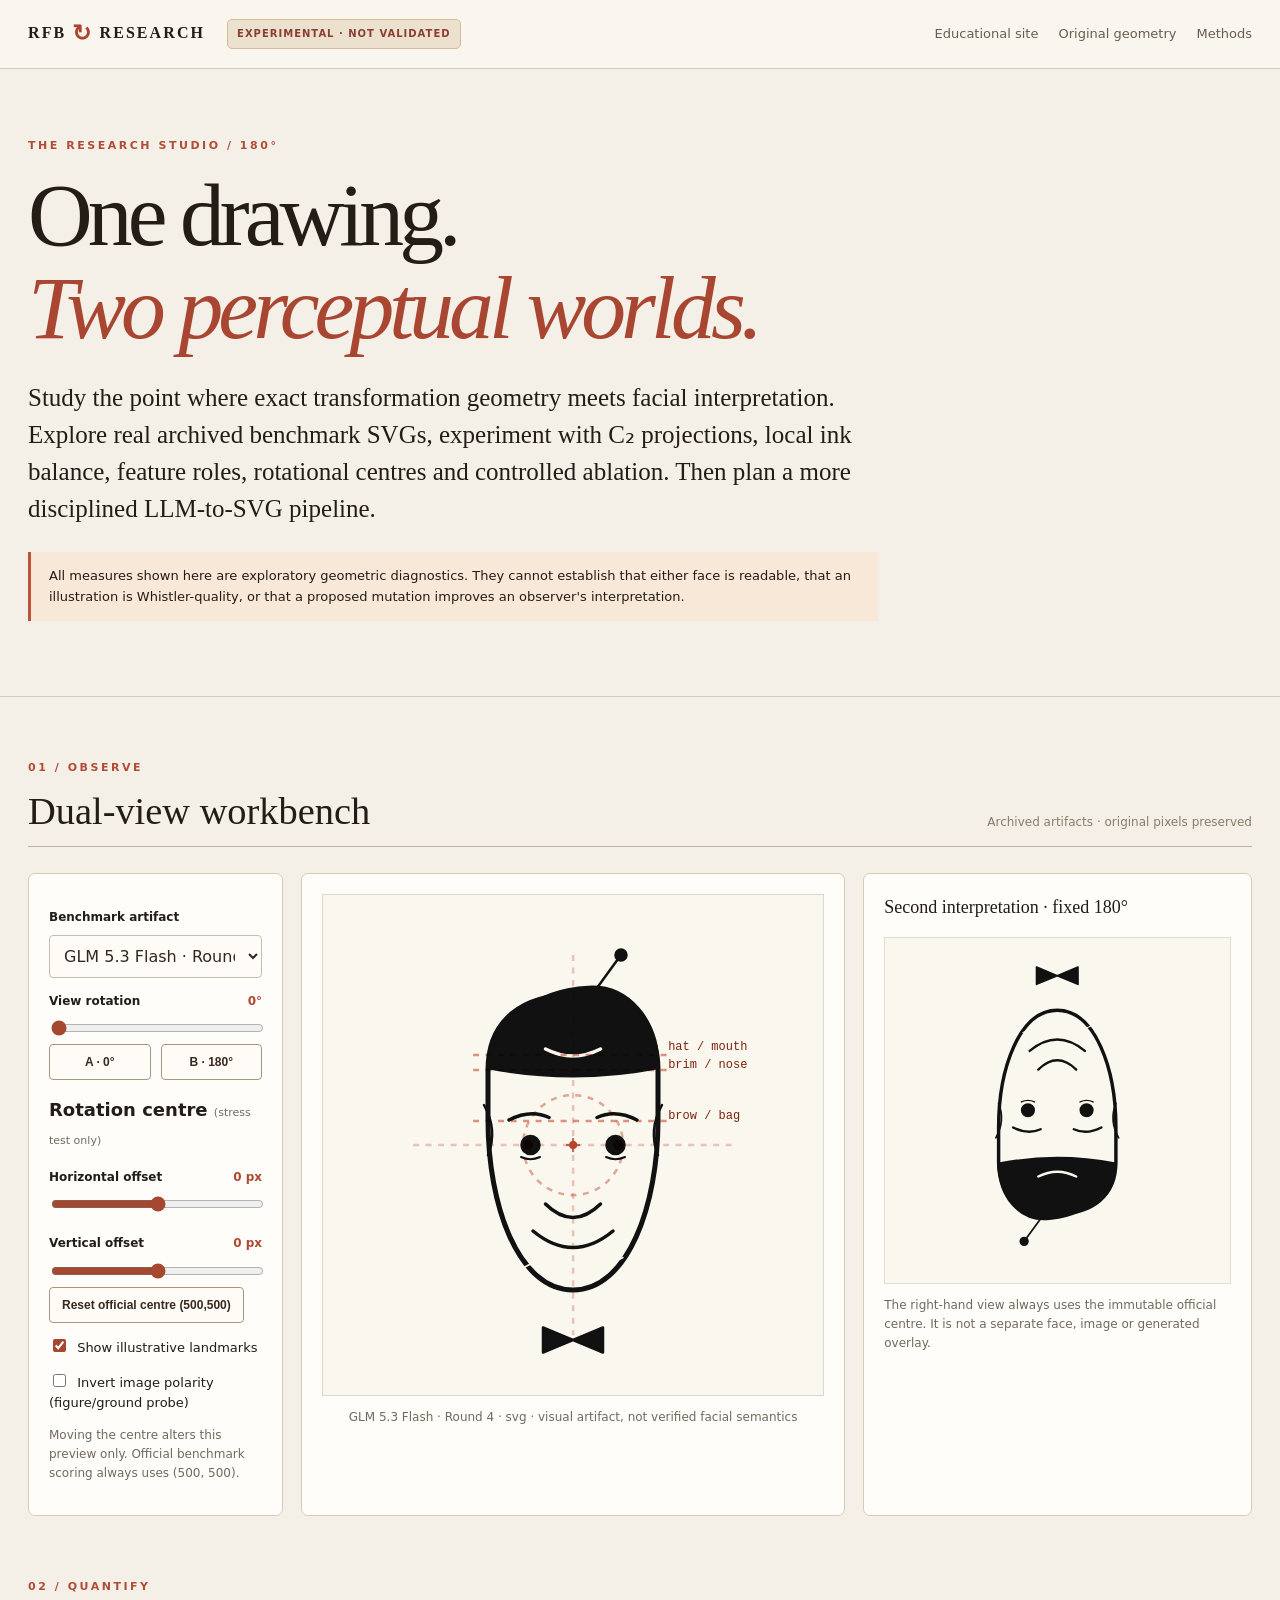
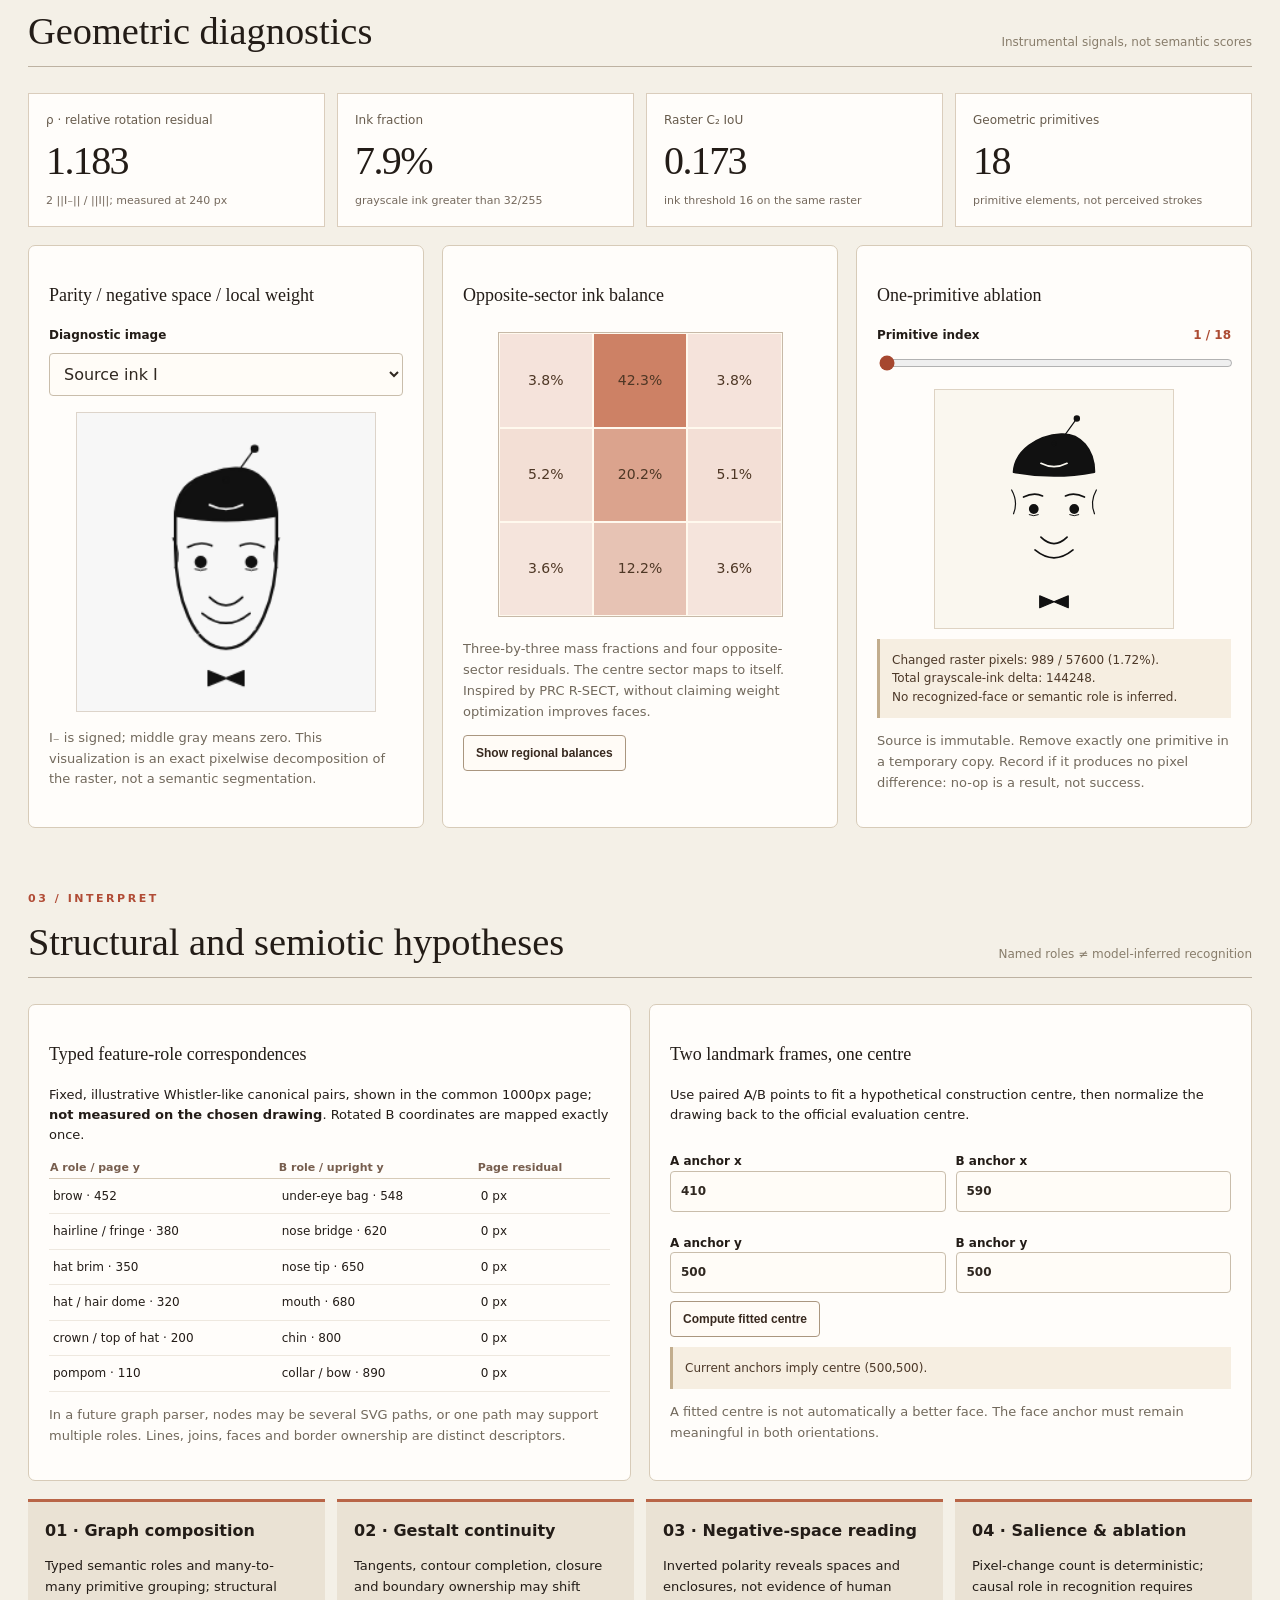
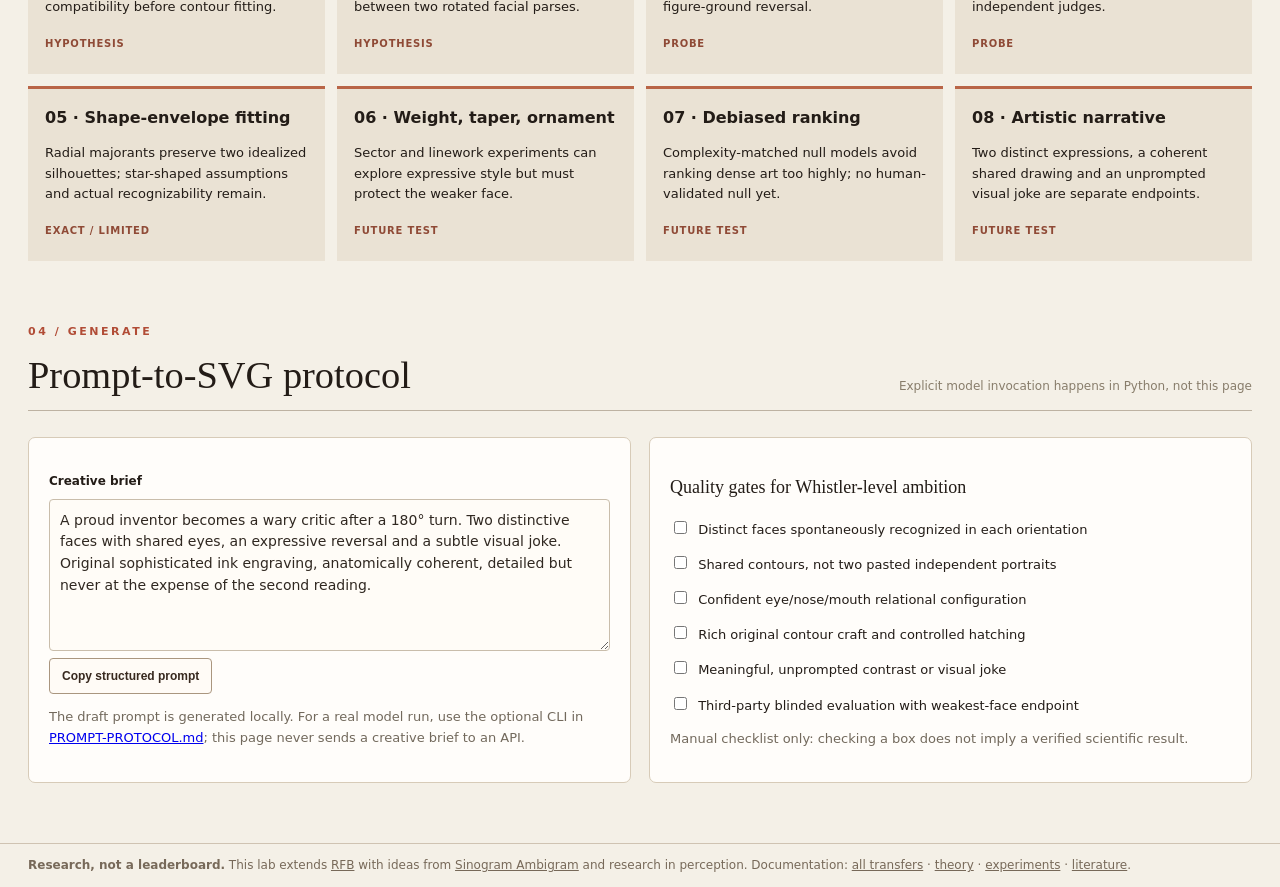
==== lab/index.html @ c83e3ec9 "feat(lab): build interactive dual-face workbench for archived art and geometric probes" ====
<!doctype html>
<html lang="en">
<head>
<meta charset="utf-8">
<meta name="viewport" content="width=device-width,initial-scale=1">
<meta name="description" content="Experimental reversible face geometry, perception and SVG authoring laboratory. Not a human-validated generator.">
<title>Dual Interpretation Lab · Reversible Faces Benchmark</title>
<link rel="stylesheet" href="style.css">
</head>
<body>
<a class="skip" href="#workbench">Skip to workbench</a>
<header class="mast">
  <div class="wrap mastrow">
    <a class="wordmark" href="../README.md">RFB <span class="square">↻</span> RESEARCH</a>
    <span class="chip">EXPERIMENTAL · NOT VALIDATED</span>
    <nav><a href="../site/">Educational site</a><a href="../docs/geometry.md">Original geometry</a><a href="README.md">Methods</a></nav>
  </div>
</header>
<main>
<section class="intro wrap">
  <p class="eyebrow">THE RESEARCH STUDIO / 180°</p>
  <h1>One drawing.<br><em>Two perceptual worlds.</em></h1>
  <p class="lede">Study the point where exact transformation geometry meets facial interpretation. Explore real archived benchmark SVGs, experiment with C₂ projections, local ink balance, feature roles, rotational centres and controlled ablation. Then plan a more disciplined LLM-to-SVG pipeline.</p>
  <p class="warning">All measures shown here are exploratory geometric diagnostics. They cannot establish that either face is readable, that an illustration is Whistler-quality, or that a proposed mutation improves an observer's interpretation.</p>
</section>

<section class="wrap laboratory" id="workbench" aria-labelledby="wtitle">
  <div class="section-head"><div><p class="eyebrow">01 / OBSERVE</p><h2 id="wtitle">Dual-view workbench</h2></div><div class="section-side">Archived artifacts · original pixels preserved</div></div>
  <div class="lab-grid">
    <aside class="controls">
      <label for="artifact">Benchmark artifact</label>
      <select id="artifact"></select>
      <label for="angle">View rotation <output id="angle-value">0°</output></label>
      <input id="angle" type="range" min="0" max="180" step="1" value="0">
      <div class="twocol"><button type="button" id="upright">A · 0°</button><button type="button" id="inverted">B · 180°</button></div>
      <h3>Rotation centre <small>(stress test only)</small></h3>
      <label for="cx">Horizontal offset <output id="cx-value">0 px</output></label>
      <input id="cx" type="range" min="-80" max="80" value="0">
      <label for="cy">Vertical offset <output id="cy-value">0 px</output></label>
      <input id="cy" type="range" min="-80" max="80" value="0">
      <button type="button" id="reset">Reset official centre (500,500)</button>
      <label class="check"><input id="guides" type="checkbox" checked> Show illustrative landmarks</label>
      <label class="check"><input id="checker" type="checkbox"> Invert image polarity (figure/ground probe)</label>
      <p class="minor">Moving the centre alters this preview only. Official benchmark scoring always uses (500, 500).</p>
    </aside>
    <div class="artboard" aria-label="Rotating archived drawing">
      <div id="art-frame" class="art-frame">
        <img id="main-art" alt="Selected original SVG being rotated" draggable="false">
        <svg id="landmarks" viewBox="0 0 1000 1000" aria-label="Illustrative anatomical correspondence overlay">
          <g fill="none" stroke="#c3432b" stroke-width="5" stroke-dasharray="12 13">
            <path d="M 500 120 V 880 M 180 500 H 820" opacity=".28"/>
            <circle cx="500" cy="500" r="100" opacity=".45"/>
            <path d="M 300 452 H 700 M 300 350 H 700 M 300 320 H 700" opacity=".55"/>
          </g>
          <g fill="#c3432b"><circle cx="410" cy="500" r="10"/><circle cx="590" cy="500" r="10"/><circle cx="500" cy="500" r="8"/></g>
          <g fill="#82250d" font-size="24" font-family="monospace"><text x="690" y="448">brow / bag</text><text x="690" y="345">brim / nose</text><text x="690" y="310">hat / mouth</text></g>
        </svg>
        <div id="centre-cross" class="centre-cross" aria-hidden="true">+</div>
      </div>
      <p class="art-caption" id="caption">Loading existing benchmark art…</p>
    </div>
    <div class="secondview">
      <h3>Second interpretation · fixed 180°</h3>
      <div class="side-art"><img id="second-art" alt="Same drawing rotated exactly 180 degrees" draggable="false"></div>
      <p class="minor">The right-hand view always uses the immutable official centre. It is not a separate face, image or generated overlay.</p>
    </div>
  </div>
</section>

<section class="wrap metrics-section">
 <div class="section-head"><div><p class="eyebrow">02 / QUANTIFY</p><h2>Geometric diagnostics</h2></div><div class="section-side">Instrumental signals, not semantic scores</div></div>
 <div class="metric-grid">
  <article><span>ρ · relative rotation residual</span><strong id="rho">—</strong><small>2 ||I₋|| / ||I||; measured at 240 px</small></article>
  <article><span>Ink fraction</span><strong id="ink">—</strong><small>grayscale ink greater than 32/255</small></article>
  <article><span>Raster C₂ IoU</span><strong id="iou">—</strong><small>ink threshold 16 on the same raster</small></article>
  <article><span>Geometric primitives</span><strong id="count">—</strong><small>primitive elements, not perceived strokes</small></article>
 </div>
 <div class="experiment-grid">
  <div class="panel">
   <h3>Parity / negative space / local weight</h3>
   <label for="viewmode">Diagnostic image</label>
   <select id="viewmode">
    <option value="original">Source ink I</option><option value="rotated">Rotated ink R·I</option>
    <option value="even">C₂ even I₊</option><option value="odd">C₂ odd I₋ (signed)</option>
    <option value="difference">Absolute asymmetry |I−R·I|</option>
    <option value="negative">Negative-space polarity</option>
   </select>
   <canvas id="analysis" width="240" height="240" aria-label="Computed raster parity or negative space view"></canvas>
   <p class="minor">I₋ is signed; middle gray means zero. This visualization is an exact pixelwise decomposition of the raster, not a semantic segmentation.</p>
  </div>
  <div class="panel">
   <h3>Opposite-sector ink balance</h3>
   <div class="sector-grid" id="sectors"></div>
   <p class="minor" id="sector-note">Three-by-three mass fractions and four opposite-sector residuals. The centre sector maps to itself. Inspired by PRC R-SECT, without claiming weight optimization improves faces.</p>
   <button type="button" id="sector-details">Show regional balances</button>
   <div id="balance" class="small-output" aria-live="polite"></div>
  </div>
  <div class="panel">
   <h3>One-primitive ablation</h3>
   <label for="stroke">Primitive index <output id="stroke-value">—</output></label>
   <input id="stroke" type="range" min="0" max="0" value="0">
   <div class="small-preview"><img id="ablated" alt="Ablated drawing, one SVG primitive removed"></div>
   <div id="ablation-result" class="small-output">Select a vector artifact to compare the change in physical pixels. This does not measure facial recognizability.</div>
   <p class="minor">Source is immutable. Remove exactly one primitive in a temporary copy. Record if it produces no pixel difference: no-op is a result, not success.</p>
  </div>
 </div>
</section>

<section class="wrap hypothesis-section">
<div class="section-head"><div><p class="eyebrow">03 / INTERPRET</p><h2>Structural and semiotic hypotheses</h2></div><div class="section-side">Named roles ≠ model-inferred recognition</div></div>
<div class="two">
 <div class="panel">
  <h3>Typed feature-role correspondences</h3>
  <p>Fixed, illustrative Whistler-like canonical pairs, shown in the common 1000px page; <strong>not measured on the chosen drawing</strong>. Rotated B coordinates are mapped exactly once.</p>
  <table><thead><tr><th>A role / page y</th><th>B role / upright y</th><th>Page residual</th></tr></thead><tbody id="roles"></tbody></table>
  <p class="minor">In a future graph parser, nodes may be several SVG paths, or one path may support multiple roles. Lines, joins, faces and border ownership are distinct descriptors.</p>
 </div>
 <div class="panel">
  <h3>Two landmark frames, one centre</h3>
  <p>Use paired A/B points to fit a hypothetical construction centre, then normalize the drawing back to the official evaluation centre.</p>
  <div class="twocol"><label>A anchor x<input id="ax" type="number" value="410"></label><label>B anchor x<input id="bx" type="number" value="590"></label></div>
  <div class="twocol"><label>A anchor y<input id="ay" type="number" value="500"></label><label>B anchor y<input id="by" type="number" value="500"></label></div>
  <button type="button" id="fit">Compute fitted centre</button>
  <div class="small-output" id="fit-result">Current anchors imply centre (500,500).</div>
  <p class="minor">A fitted centre is not automatically a better face. The face anchor must remain meaningful in both orientations.</p>
 </div>
</div>
<div class="cards" id="idea-cards">
<article><h3>01 · Graph composition</h3><p>Typed semantic roles and many-to-many primitive grouping; structural compatibility before contour fitting.</p><span>HYPOTHESIS</span></article>
<article><h3>02 · Gestalt continuity</h3><p>Tangents, contour completion, closure and boundary ownership may shift between two rotated facial parses.</p><span>HYPOTHESIS</span></article>
<article><h3>03 · Negative-space reading</h3><p>Inverted polarity reveals spaces and enclosures, not evidence of human figure-ground reversal.</p><span>PROBE</span></article>
<article><h3>04 · Salience & ablation</h3><p>Pixel-change count is deterministic; causal role in recognition requires independent judges.</p><span>PROBE</span></article>
<article><h3>05 · Shape-envelope fitting</h3><p>Radial majorants preserve two idealized silhouettes; star-shaped assumptions and actual recognizability remain.</p><span>EXACT / LIMITED</span></article>
<article><h3>06 · Weight, taper, ornament</h3><p>Sector and linework experiments can explore expressive style but must protect the weaker face.</p><span>FUTURE TEST</span></article>
<article><h3>07 · Debiased ranking</h3><p>Complexity-matched null models avoid ranking dense art too highly; no human-validated null yet.</p><span>FUTURE TEST</span></article>
<article><h3>08 · Artistic narrative</h3><p>Two distinct expressions, a coherent shared drawing and an unprompted visual joke are separate endpoints.</p><span>FUTURE TEST</span></article>
</div>
</section>

<section class="wrap synthesis">
 <div class="section-head"><div><p class="eyebrow">04 / GENERATE</p><h2>Prompt-to-SVG protocol</h2></div><div class="section-side">Explicit model invocation happens in Python, not this page</div></div>
 <div class="two">
  <div class="panel">
   <label for="brief">Creative brief</label>
   <textarea id="brief" rows="6">A proud inventor becomes a wary critic after a 180° turn. Two distinctive faces with shared eyes, an expressive reversal and a subtle visual joke. Original sophisticated ink engraving, anatomically coherent, detailed but never at the expense of the second reading.</textarea>
   <button type="button" id="copy-prompt">Copy structured prompt</button>
   <p class="minor">The draft prompt is generated locally. For a real model run, use the optional CLI in <a href="PROMPT-PROTOCOL.md">PROMPT-PROTOCOL.md</a>; this page never sends a creative brief to an API.</p>
  </div>
  <div class="panel">
   <h3>Quality gates for Whistler-level ambition</h3>
   <label class="check"><input type="checkbox"> Distinct faces spontaneously recognized in each orientation</label>
   <label class="check"><input type="checkbox"> Shared contours, not two pasted independent portraits</label>
   <label class="check"><input type="checkbox"> Confident eye/nose/mouth relational configuration</label>
   <label class="check"><input type="checkbox"> Rich original contour craft and controlled hatching</label>
   <label class="check"><input type="checkbox"> Meaningful, unprompted contrast or visual joke</label>
   <label class="check"><input type="checkbox"> Third-party blinded evaluation with weakest-face endpoint</label>
   <p class="minor">Manual checklist only: checking a box does not imply a verified scientific result.</p>
  </div>
 </div>
</section>
<footer class="wrap">
<p><strong>Research, not a leaderboard.</strong> This lab extends <a href="../site/">RFB</a> with ideas from <a href="https://github.com/ClaudioDrews/sinogram-ambigram">Sinogram Ambigram</a> and research in perception. Documentation: <a href="TRANSFER-MATRIX.md">all transfers</a> · <a href="THEORY.md">theory</a> · <a href="EXPERIMENTS.md">experiments</a> · <a href="RESEARCH.md">literature</a>.</p>
</footer>
</main>
<script src="../site/data/manifest.js"></script>
<script src="../site/data/art.js"></script>
<script src="math.js"></script>
<script src="app.js"></script>
</body>
</html>
---- lab/style.css ----
*{box-sizing:border-box}html{scroll-behavior:smooth}body{margin:0;background:#f4f0e7;color:#231c17;font-family:system-ui,-apple-system,'Segoe UI',sans-serif;line-height:1.55}.wrap{max-width:1280px;margin:auto;padding:0 28px}.skip{position:absolute;top:-100px;background:#fff;padding:12px;z-index:10}.skip:focus{top:0}.mast{border-bottom:1px solid #d3ccc1;background:#f9f6ef}.mastrow{display:flex;align-items:center;gap:22px;min-height:68px}.wordmark{font-family:Georgia,serif;font-size:16px;font-weight:800;letter-spacing:.13em;text-decoration:none;color:inherit;white-space:nowrap}.square{font-size:23px;vertical-align:middle;color:#ad452e}.chip{background:#ece1ce;color:#8b3e30;border:1px solid #d8bc99;border-radius:5px;font-size:10px;padding:6px 9px;letter-spacing:.1em;font-weight:700}.mast nav{margin-left:auto;display:flex;gap:20px}.mast a,.footer a{color:#231c17}.mast nav a{color:#675d50;text-decoration:none;font-size:13px}.mast nav a:hover,a:hover{color:#b94b33}.intro{padding-top:68px;padding-bottom:62px;border-bottom:1px solid #d5ccbe}.eyebrow{font-size:11px;color:#b14c36;letter-spacing:.23em;font-weight:750;text-transform:uppercase;margin:0 0 14px}.intro h1{font-family:Georgia,'Times New Roman',serif;font-size:clamp(45px,7vw,92px);letter-spacing:-.055em;font-weight:500;line-height:1.04;margin:0 0 24px}.intro h1 em{color:#a94632}.lede{font-family:Georgia,serif;font-size:clamp(19px,2.3vw,25px);max-width:850px;line-height:1.48}.warning{font-size:13px;background:#f8e8d8;border-left:3px solid #bb5239;padding:14px 18px;max-width:850px}.section-head{display:flex;align-items:end;justify-content:space-between;border-bottom:1px solid #bdb2a2;padding-bottom:14px;margin:62px 0 26px;gap:10px}.section-head h2{font-size:clamp(26px,3vw,39px);line-height:1.1;margin:0;font-family:Georgia,serif;font-weight:500}.section-side{font-size:12px;color:#887d6b}.lab-grid{display:grid;grid-template-columns:255px minmax(320px,1.4fr) minmax(215px,1fr);gap:18px}.controls,.artboard,.secondview,.panel{border:1px solid #d7cbb8;background:#fffdfa;border-radius:7px;padding:20px;min-width:0}.artboard{display:flex;flex-direction:column;align-items:center}.art-frame{position:relative;width:100%;max-width:510px;aspect-ratio:1;background:#fbf9f5;overflow:hidden;border:1px solid #ded6c9;display:grid;place-items:center}.art-frame img{display:block;max-width:100%;width:100%;height:100%;object-fit:contain;transition:transform .16s ease;transform-origin:center center}#landmarks{position:absolute;inset:0;width:100%;height:100%;pointer-events:none;mix-blend-mode:multiply} .centre-cross{position:absolute;top:50%;left:50%;transform:translate(-50%,-50%);font:bold 30px Georgia;color:#b14632;opacity:.8;pointer-events:none}.art-caption{font-size:12px;color:#73695c;max-width:490px;margin:12px 0 0}.secondview h3{font-family:Georgia,serif;font-weight:500;margin:0 0 15px}.side-art{aspect-ratio:1;background:#f8f6f1;display:grid;place-items:center;overflow:hidden;border:1px solid #e3dcd1}.side-art img{width:100%;height:100%;object-fit:contain;transform:rotate(180deg)}.minor{font-size:12px;color:#72695c;line-height:1.6}h3{font-size:18px;margin:16px 0;font-weight:600}small{font-size:11px;color:#75695d;font-weight:400}label{display:block;font-weight:650;font-size:12px;margin-top:14px;margin-bottom:8px}output{float:right;color:#ac4b32;font-variant-numeric:tabular-nums}select,input[type=number],textarea{width:100%;min-width:0;border:1px solid #c9bdab;border-radius:4px;background:#fffcf7;color:#302821;padding:10px;font:inherit}textarea{resize:vertical;font-size:14px}input[type=range]{width:100%;accent-color:#a6472f}button{border:1px solid #aa967f;background:#fffbf6;padding:10px 12px;border-radius:4px;cursor:pointer;color:#38291f;font-weight:600;font-size:12px}button:hover,button:focus-visible{background:#f3e1d2;outline-offset:3px}.twocol{display:grid;grid-template-columns:1fr 1fr;gap:10px}.check{font-size:13px;font-weight:400;margin:13px 0}.check input{accent-color:#a6472f;margin-right:7px}.metric-grid{display:grid;grid-template-columns:repeat(4,1fr);gap:12px}.metric-grid article{border:1px solid #dacdbc;background:#fffdfa;padding:17px;display:flex;flex-direction:column;gap:8px}.metric-grid span{font-size:12px;color:#675b4c}.metric-grid strong{font:40px Georgia,serif;letter-spacing:-.04em}.metric-grid small{font-size:11px}.experiment-grid{display:grid;grid-template-columns:repeat(3,1fr);gap:18px;margin-top:18px}.experiment-grid canvas{width:min(100%,300px);aspect-ratio:1;display:block;margin:16px auto;border:1px solid #ddd4ca;background:#fff} .sector-grid{display:grid;grid-template-columns:repeat(3,1fr);width:min(100%,285px);aspect-ratio:1;margin:22px auto;border:1px solid #c7b9a7}.sector{display:grid;place-items:center;font-size:14px;font-variant-numeric:tabular-nums;border:1px solid #fff9ee;color:#4e3725}.small-preview{width:100%;max-width:240px;aspect-ratio:1;display:grid;place-items:center;background:#faf6ed;border:1px solid #ded3c3;margin:10px auto}.small-preview img{height:100%;width:100%;object-fit:contain}.small-output{font-size:12px;color:#4c3828;border-left:3px solid #c2ad8d;background:#f6eee1;padding:12px;margin:10px 0;min-height:42px;white-space:pre-wrap}.two{display:grid;grid-template-columns:1fr 1fr;gap:18px}.panel h3{font-family:Georgia,serif;font-weight:500}.panel p{font-size:13px}.panel table{border-collapse:collapse;width:100%;font-size:12px}.panel th{text-align:left;color:#775e4e;font-size:11px;border-bottom:1px solid #d7cbb8}.panel td{border-bottom:1px solid #eee8df;padding:8px 4px}.cards{display:grid;grid-template-columns:repeat(4,1fr);gap:12px;margin-top:18px}.cards article{padding:17px;background:#eae2d4;border-top:3px solid #b96547;min-height:175px}.cards article h3{margin:0;font-size:16px}.cards article p{font-size:13px}.cards article span{font-size:10px;color:#8f4a36;font-weight:bold;letter-spacing:.08em}.synthesis{padding-bottom:60px}footer{border-top:1px solid #cfc3b2;padding-top:22px;padding-bottom:60px;font-size:12px;color:#776959}footer a{color:inherit}@media(max-width:1110px){.lab-grid{grid-template-columns:250px minmax(200px,1fr)}.secondview{grid-column:2}.experiment-grid{grid-template-columns:1fr 1fr}.cards{grid-template-columns:repeat(2,1fr)}}@media(max-width:720px){.wrap{padding:0 14px}.mastrow{flex-wrap:wrap;padding-block:12px}.mast nav{width:100%;margin:0;justify-content:space-between;gap:8px}.lab-grid,.experiment-grid,.two{grid-template-columns:1fr}.secondview{grid-column:auto}.metric-grid{grid-template-columns:1fr 1fr}.cards{grid-template-columns:1fr}.section-side{display:none}.intro{padding-top:42px}.intro h1{font-size:48px}.art-frame{max-width:520px}}@media(prefers-reduced-motion:reduce){html{scroll-behavior:auto}.art-frame img{transition:none}}
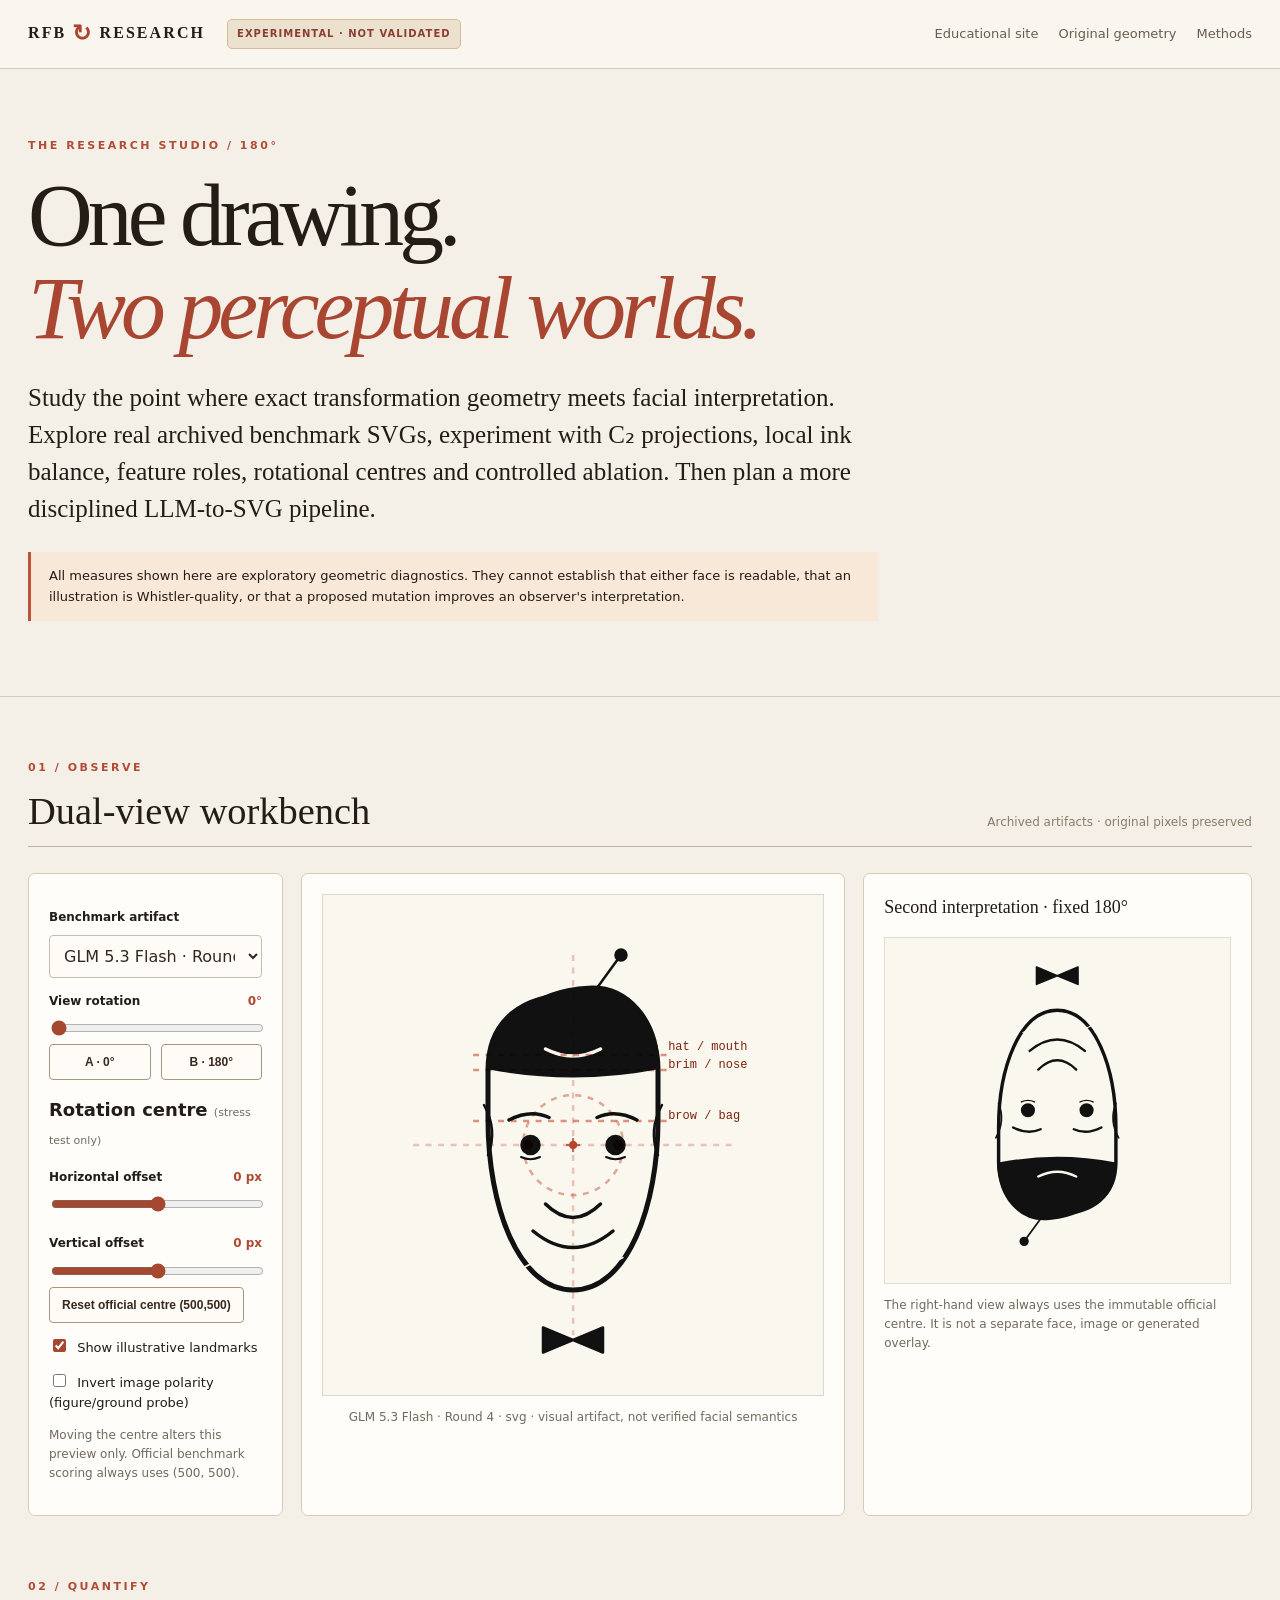
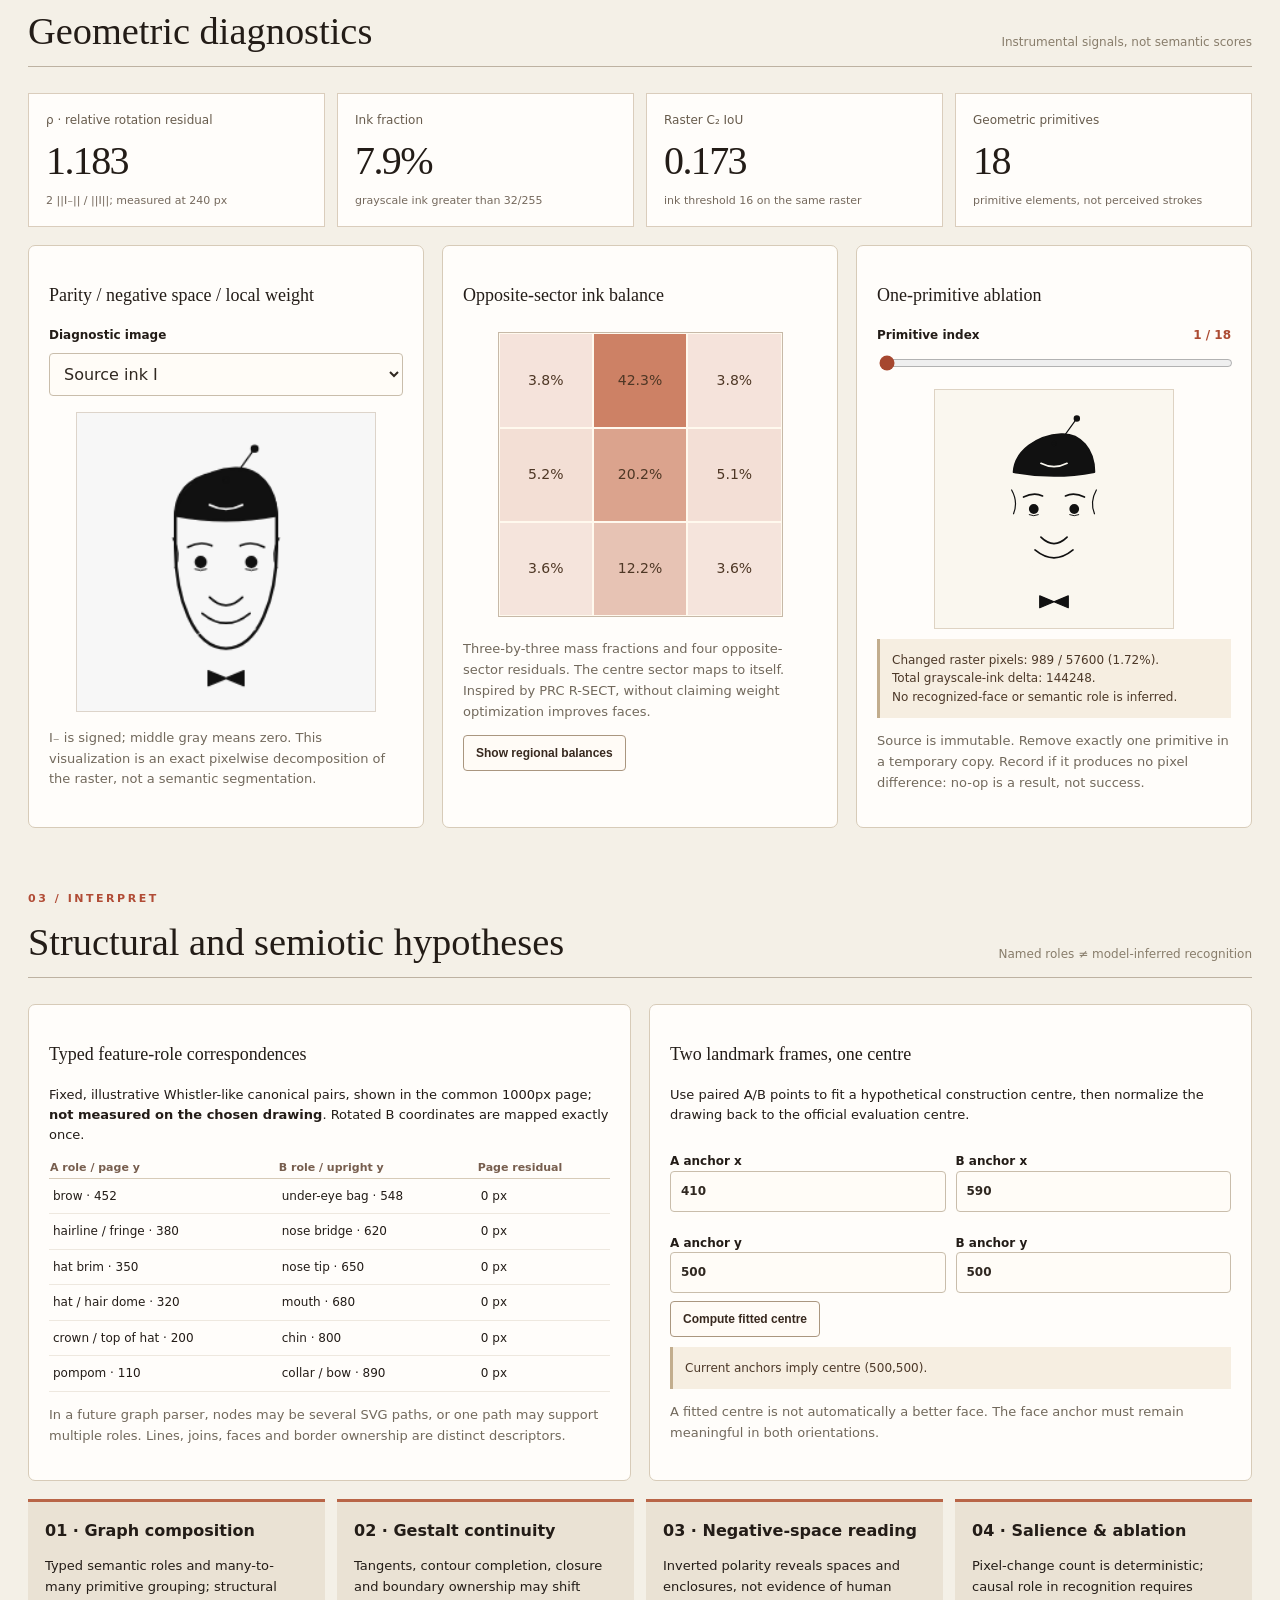
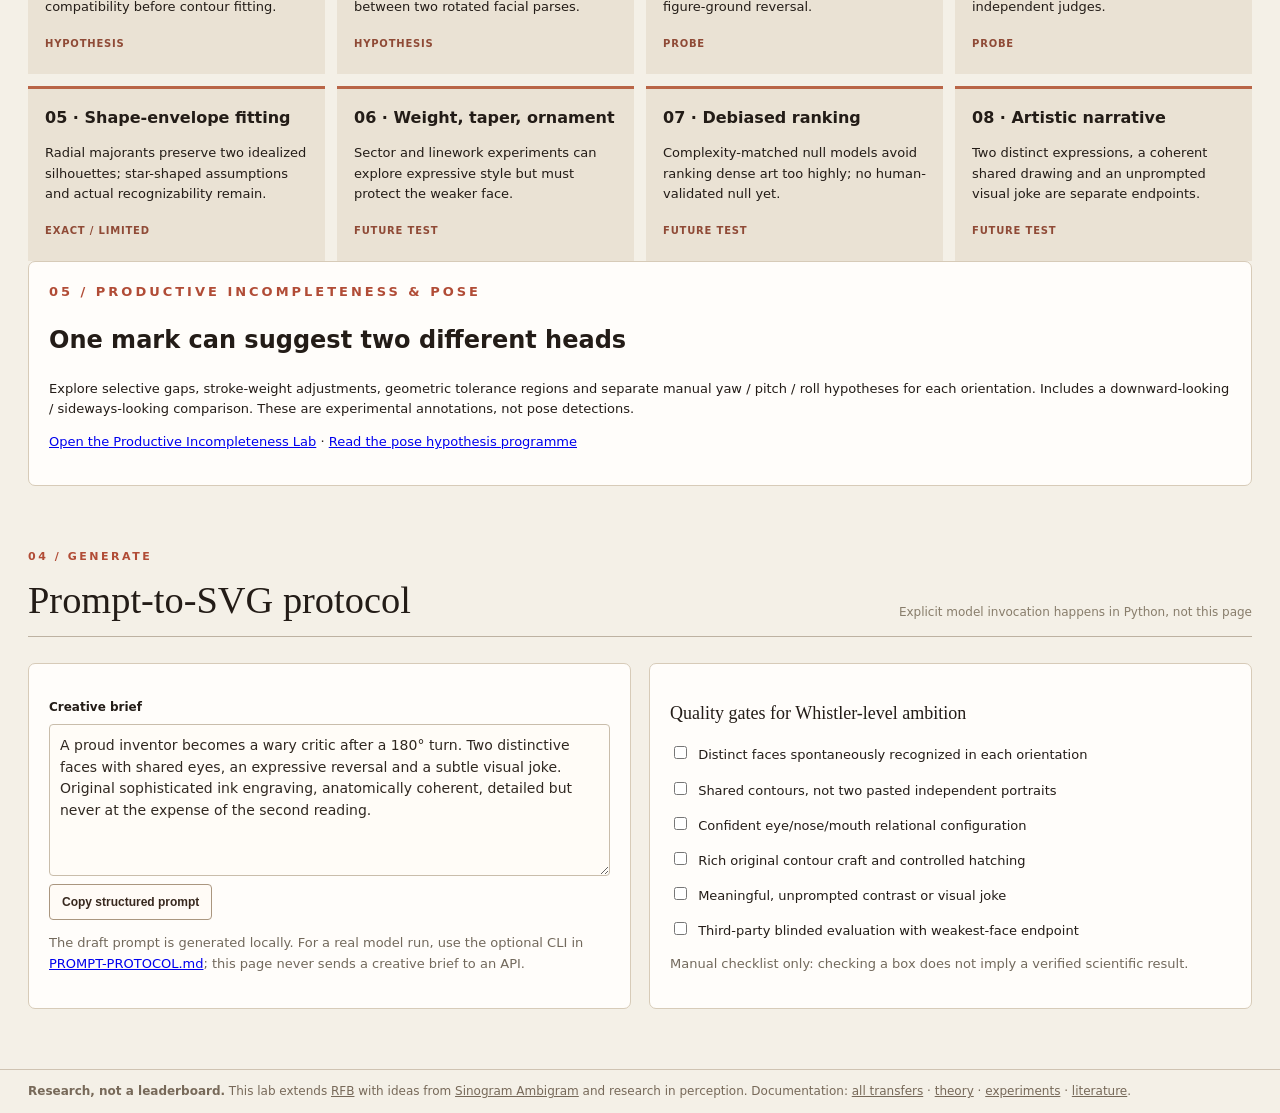
==== commit 82e2ae6e: "research(lab): retain competing face-pose hypotheses and add completion, yaw/pitch/roll explorations" ====
--- a/lab/index.html
+++ b/lab/index.html
@@ -137,6 +137,13 @@
 </div>
 </section>
 
+<section class="wrap">
+<div class="panel">
+<p class="eyebrow">05 / PRODUCTIVE INCOMPLETENESS & POSE</p>
+<h2>One mark can suggest two different heads</h2>
+<p>Explore selective gaps, stroke-weight adjustments, geometric tolerance regions and separate manual yaw / pitch / roll hypotheses for each orientation. Includes a downward-looking / sideways-looking comparison. These are experimental annotations, not pose detections.</p>
+<p><a href="completion.html">Open the Productive Incompleteness Lab</a> · <a href="POSE-SPACE.md">Read the pose hypothesis programme</a></p>
+</div></section>
 <section class="wrap synthesis">
  <div class="section-head"><div><p class="eyebrow">04 / GENERATE</p><h2>Prompt-to-SVG protocol</h2></div><div class="section-side">Explicit model invocation happens in Python, not this page</div></div>
  <div class="two">
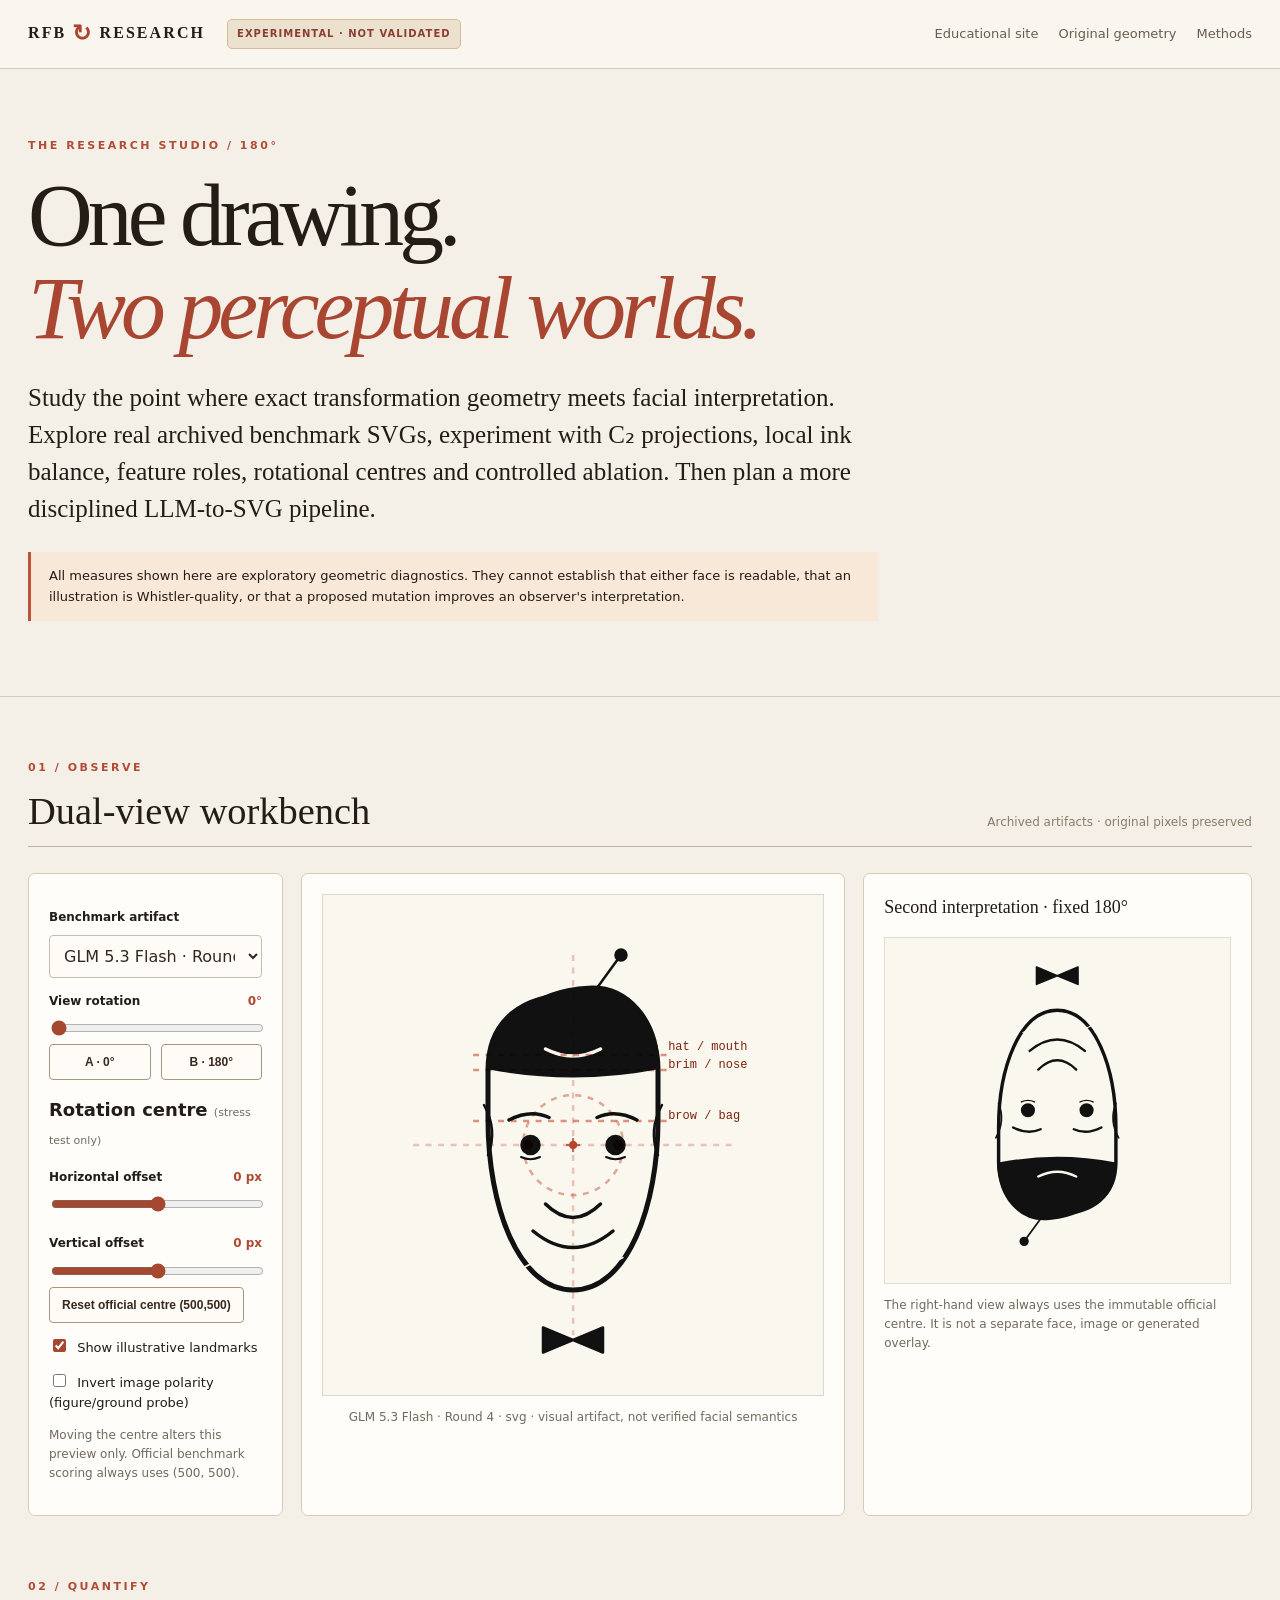
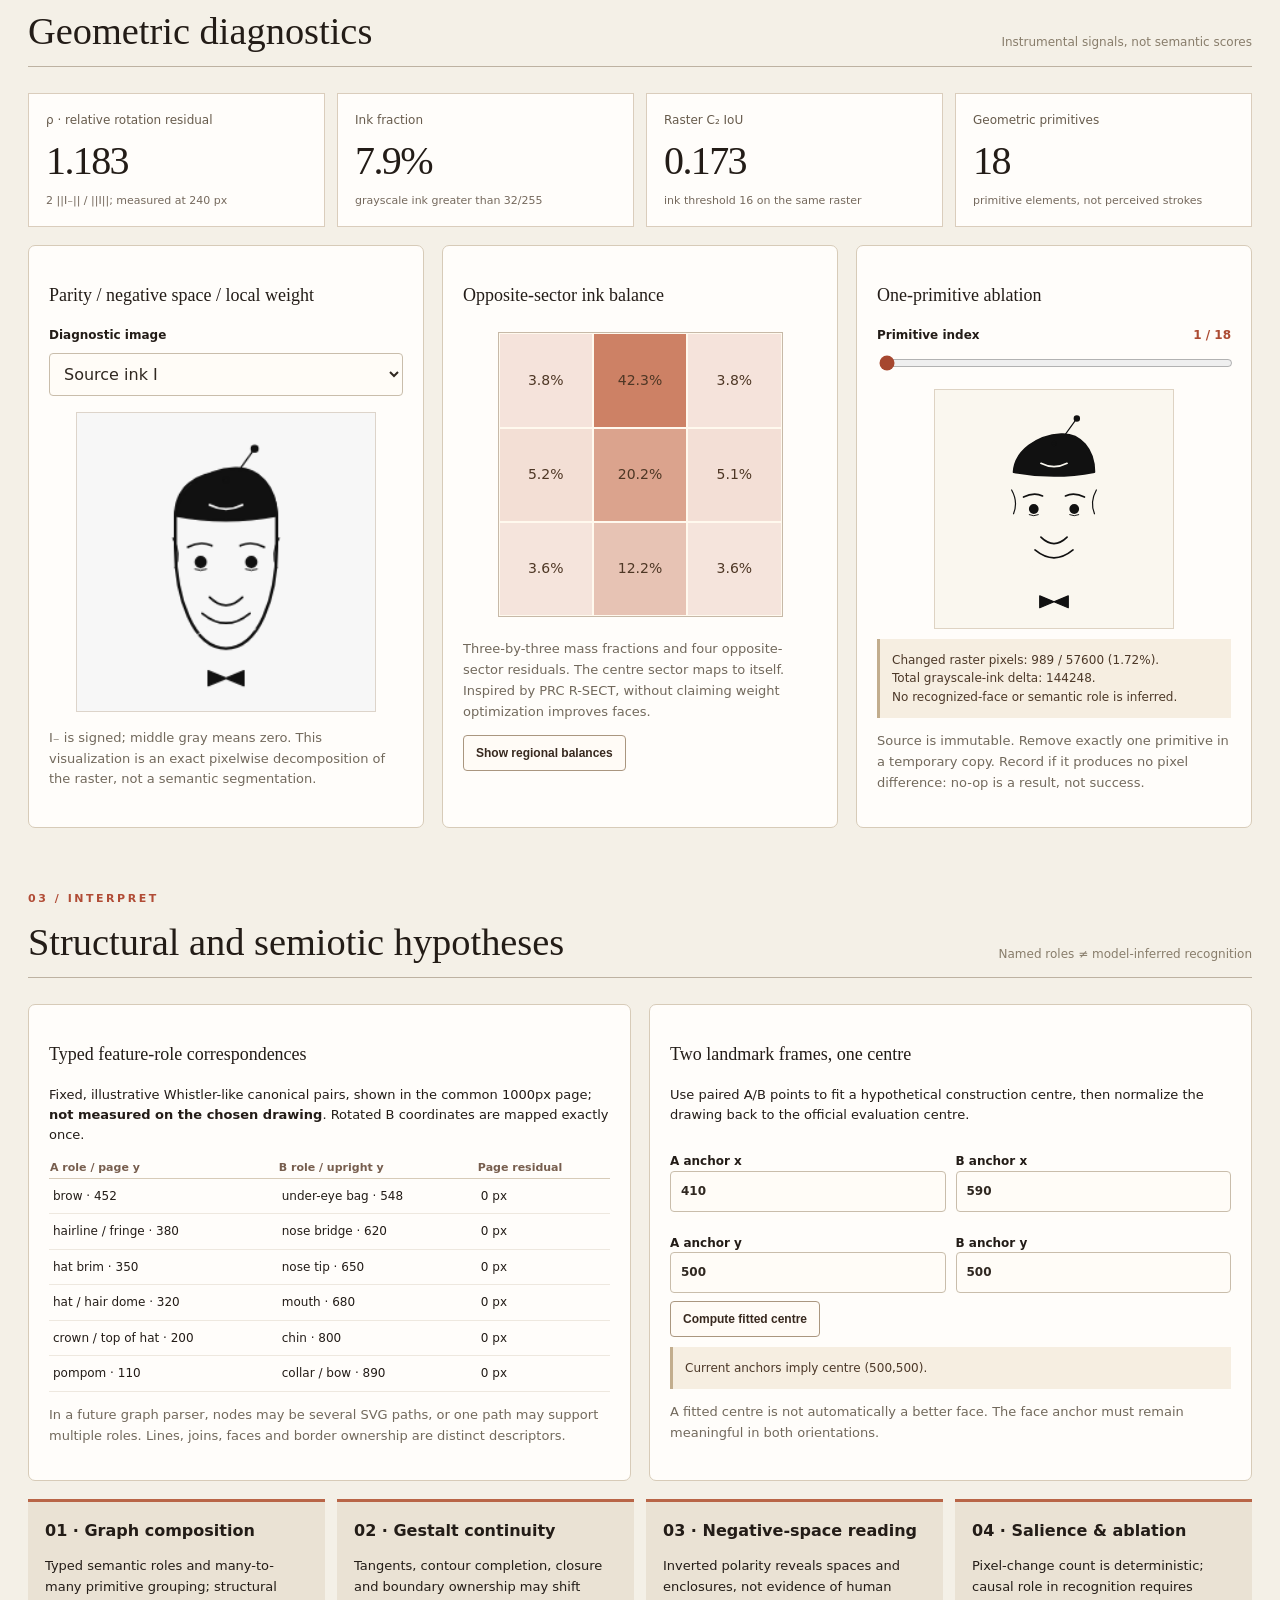
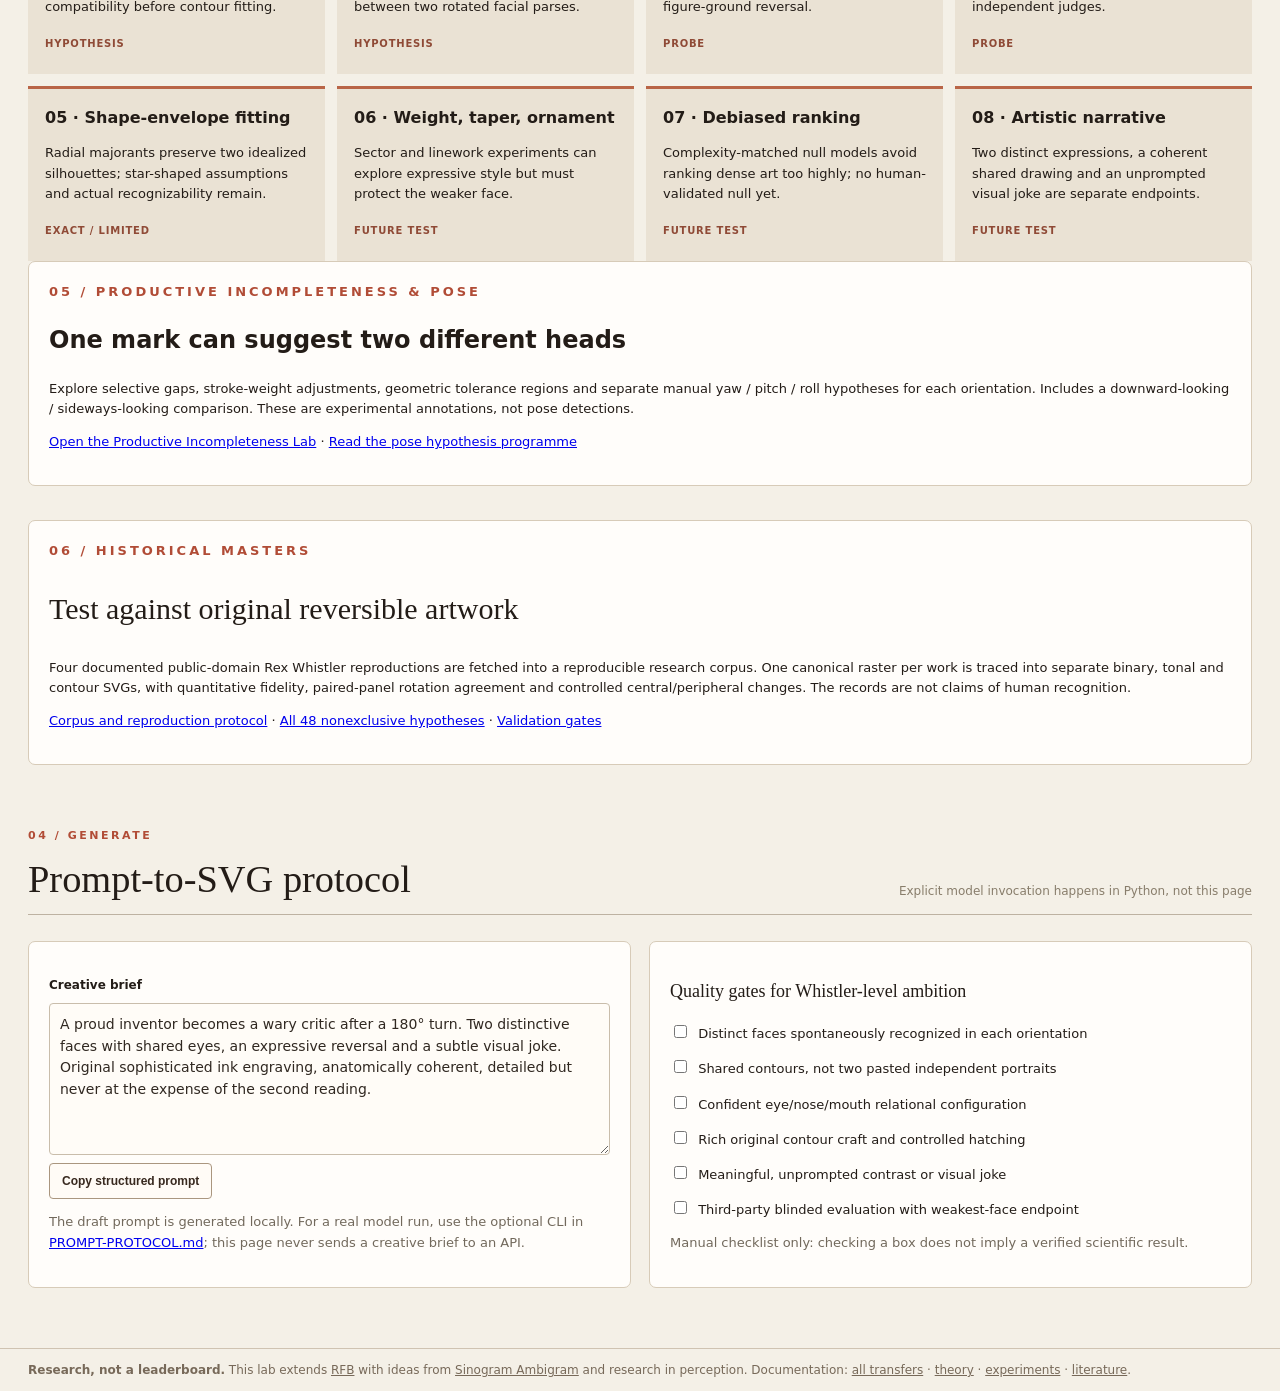
==== commit 294427c3: "research(lab): preserve every hypothesis and add 48-arm historical-master matrix" ====
--- a/lab/index.html
+++ b/lab/index.html
@@ -144,6 +144,12 @@
 <p>Explore selective gaps, stroke-weight adjustments, geometric tolerance regions and separate manual yaw / pitch / roll hypotheses for each orientation. Includes a downward-looking / sideways-looking comparison. These are experimental annotations, not pose detections.</p>
 <p><a href="completion.html">Open the Productive Incompleteness Lab</a> · <a href="POSE-SPACE.md">Read the pose hypothesis programme</a></p>
 </div></section>
+<section class="wrap" style="margin-top:34px">
+<div class="panel"><p class="eyebrow">06 / HISTORICAL MASTERS</p>
+<h2 style="font-family:Georgia,serif;font-weight:500;font-size:30px">Test against original reversible artwork</h2>
+<p>Four documented public-domain Rex Whistler reproductions are fetched into a reproducible research corpus. One canonical raster per work is traced into separate binary, tonal and contour SVGs, with quantitative fidelity, paired-panel rotation agreement and controlled central/peripheral changes. The records are not claims of human recognition.</p>
+<p><a href="masters/README.md">Corpus and reproduction protocol</a> · <a href="masters/HYPOTHESIS-MATRIX.md">All 48 nonexclusive hypotheses</a> · <a href="masters/VALIDATION.md">Validation gates</a></p>
+</div></section>
 <section class="wrap synthesis">
  <div class="section-head"><div><p class="eyebrow">04 / GENERATE</p><h2>Prompt-to-SVG protocol</h2></div><div class="section-side">Explicit model invocation happens in Python, not this page</div></div>
  <div class="two">
